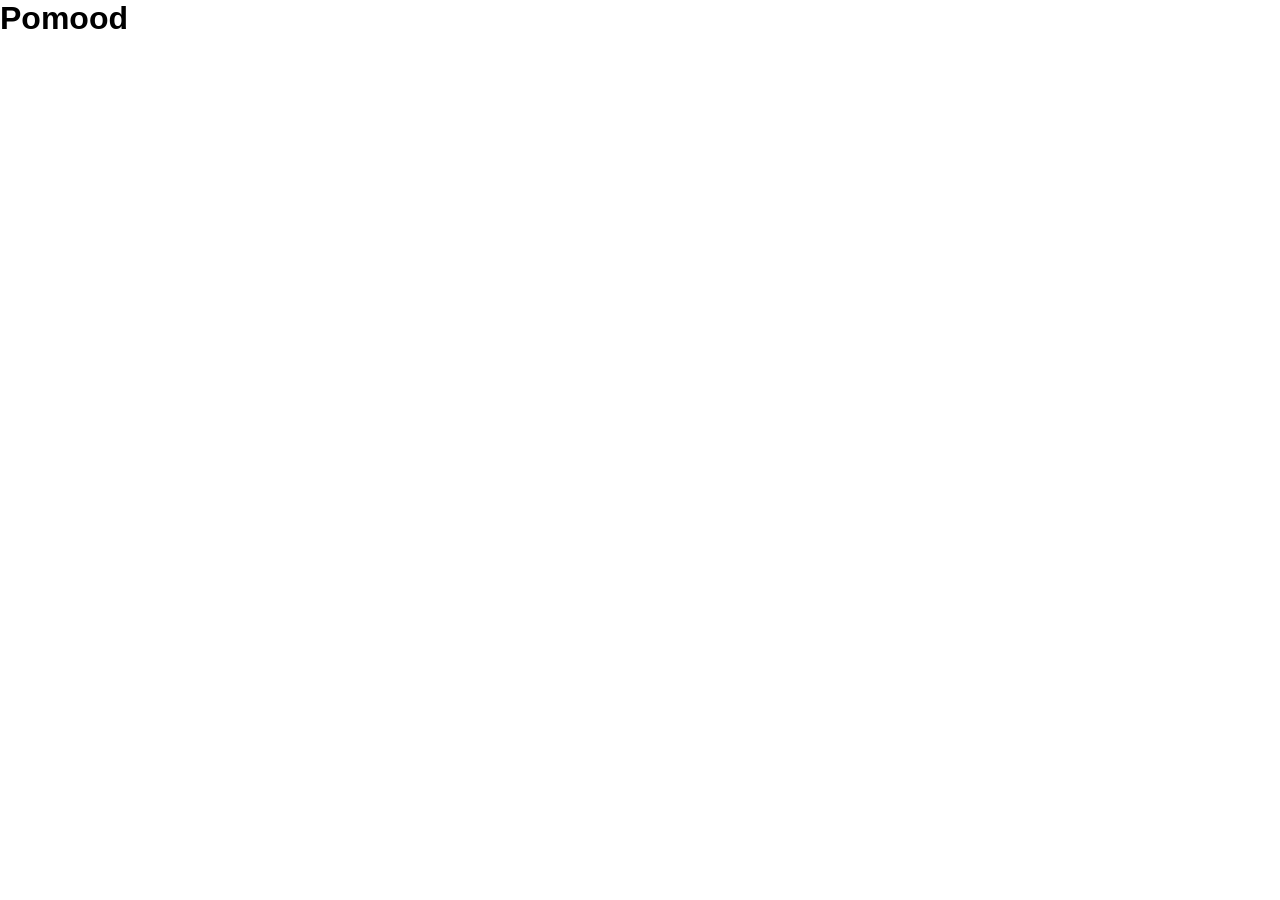
==== html/index.html @ 0357cef8 "initial commit" ====
<!doctype html>
<html lang="ko">
  <head>
    <meta charset="UTF-8" />
    <meta name="viewport" content="width=device-width, initial-scale=1.0" />
    <title>Pomood</title>
    <link rel="stylesheet" href="../css/style.css" />
  </head>
  <body>
    <h1>Pomood</h1>

    <script src="../js/script.js"></script>
  </body>
</html>
---- css/style.css ----
* {
  margin: 0;
  padding: 0;
  box-sizing: border-box;
}

body {
  font-family: sans-serif;
}
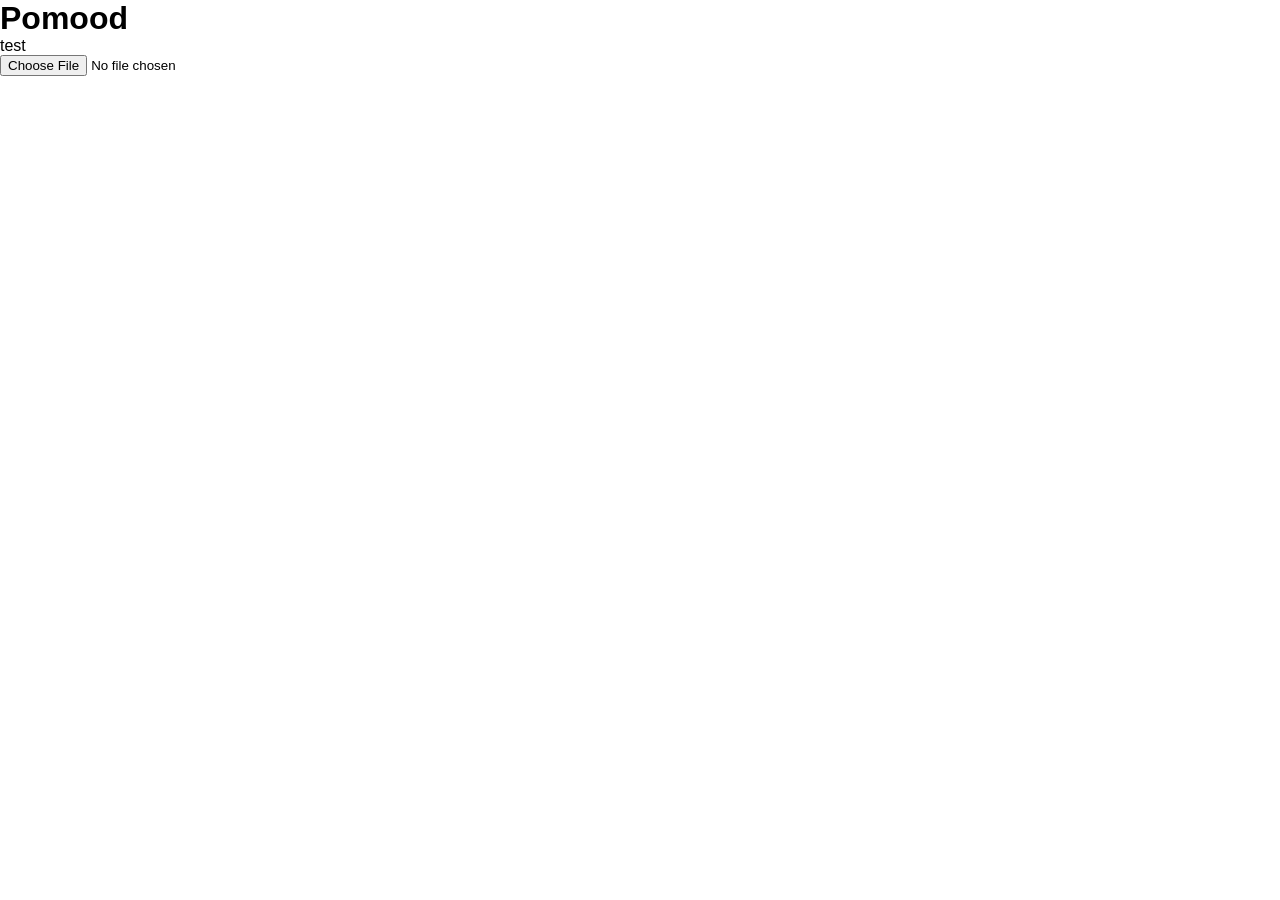
==== commit 46ae7e44: "feat: test 문구 추가" ====
--- a/html/index.html
+++ b/html/index.html
@@ -8,6 +8,8 @@
   </head>
   <body>
     <h1>Pomood</h1>
+    <p>test</p>
+    <input type="file" />
 
     <script src="../js/script.js"></script>
   </body>
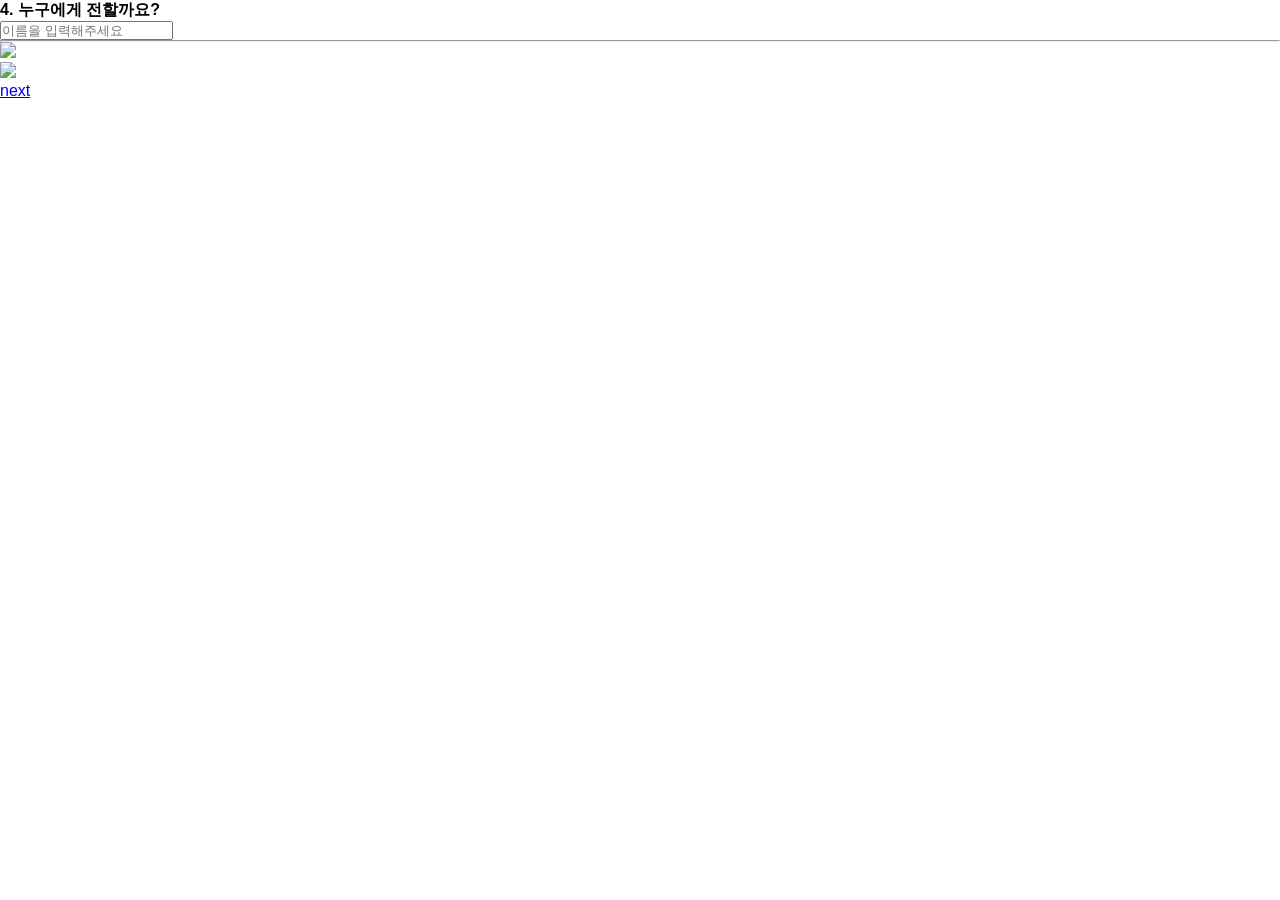
==== commit af8f9efd: "4번화면 커밋" ====
--- a/html/index.html
+++ b/html/index.html
@@ -1,16 +1,38 @@
-<!doctype html>
-<html lang="ko">
-  <head>
-    <meta charset="UTF-8" />
-    <meta name="viewport" content="width=device-width, initial-scale=1.0" />
-    <title>Pomood</title>
-    <link rel="stylesheet" href="../css/style.css" />
-  </head>
-  <body>
-    <h1>Pomood</h1>
-    <p>test</p>
-    <input type="file" />
-
-    <script src="../js/script.js"></script>
-  </body>
-</html>
+<!doctype html>
+<html lang="ko">
+  <head>
+    <meta charset="UTF-8" />
+    <meta name="viewport" content="width=device-width, initial-scale=1.0" />
+    <title>Pomood</title>
+    <link rel="stylesheet" href="../css/style.css" />
+  </head>
+  <body>
+    <div class="latter">
+      <div class = "text1">
+          <h4>4. 누구에게 전할까요?</h4>
+      </div>
+
+      <div class = "text2">
+        <input type="text" class="input" placeholder="이름을 입력해주세요" />
+      </div>
+      <hr>
+
+      <div class = "latterimg">
+        <img src="../사진/편지지.svg" />
+      </div>
+      
+      <div class = "latterimg2">
+        <img src="../사진/편지지지.svg" />
+      </div>
+      <div class = next>
+      <a href="second.html">next</a>
+    </div>
+
+    </div>
+
+  
+    
+    
+    <script src="../js/script.js"></script>
+  </body>
+</html>
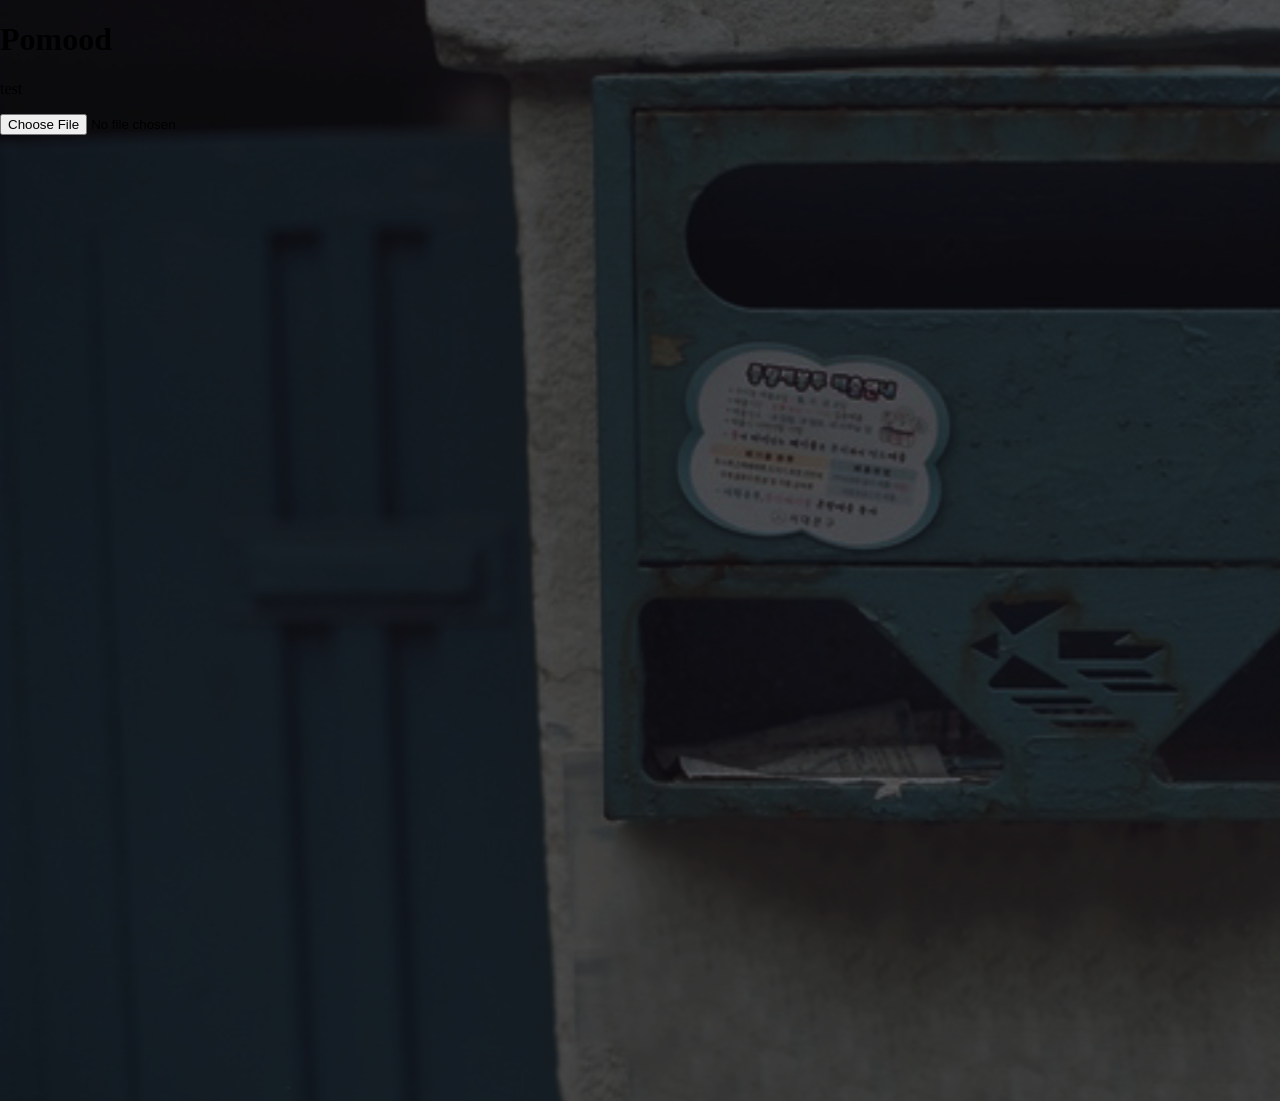
==== commit e5b012c1: "Merge pull request #1 from MAS-MIRIM/feat/김하진 feat: test 문구 추가" ====
--- a/html/index.html
+++ b/html/index.html
@@ -1,38 +1,16 @@
-<!doctype html>
-<html lang="ko">
-  <head>
-    <meta charset="UTF-8" />
-    <meta name="viewport" content="width=device-width, initial-scale=1.0" />
-    <title>Pomood</title>
-    <link rel="stylesheet" href="../css/style.css" />
-  </head>
-  <body>
-    <div class="latter">
-      <div class = "text1">
-          <h4>4. 누구에게 전할까요?</h4>
-      </div>
-
-      <div class = "text2">
-        <input type="text" class="input" placeholder="이름을 입력해주세요" />
-      </div>
-      <hr>
-
-      <div class = "latterimg">
-        <img src="../사진/편지지.svg" />
-      </div>
-      
-      <div class = "latterimg2">
-        <img src="../사진/편지지지.svg" />
-      </div>
-      <div class = next>
-      <a href="second.html">next</a>
-    </div>
-
-    </div>
-
-  
-    
-    
-    <script src="../js/script.js"></script>
-  </body>
-</html>
+<!doctype html>
+<html lang="ko">
+  <head>
+    <meta charset="UTF-8" />
+    <meta name="viewport" content="width=device-width, initial-scale=1.0" />
+    <title>Pomood</title>
+    <link rel="stylesheet" href="../css/style.css" />
+  </head>
+  <body>
+    <h1>Pomood</h1>
+    <p>test</p>
+    <input type="file" />
+
+    <script src="../js/script.js"></script>
+  </body>
+</html>
--- a/css/style.css
+++ b/css/style.css
@@ -1,9 +1,83 @@
-* {
-  margin: 0;
-  padding: 0;
-  box-sizing: border-box;
-}
-
-body {
-  font-family: sans-serif;
-}
+body {
+  width: 1920px;
+  height: 1080px;
+  margin: 0;
+
+  background-size : cover;
+  background-image : url('../사진/배겨.svg');
+  background-repeat : no-repeat;
+}
+  
+.latter {
+  width: 1920px;
+  height: 1080px;
+  display: flex;
+  align-items: center;
+}
+
+.text1 {
+  margin-left: 230px;
+  margin-bottom: 100px;
+  color: #fff;
+}
+
+.text2 {
+  color: #fff;
+  margin-left: -150px;
+}
+
+.latterimg {
+  margin-left: 1000px; 
+  transform: scaleX(-1);
+  position: absolute;
+  z-index: 0;
+}
+
+.latterimg2 {
+  margin-left: 1170px; 
+  margin-top: 320px;
+  position: absolute;
+  z-index: 1;
+}
+
+.input {
+  border: none;
+  outline: none;
+  background: none;
+  color: #fff;
+}
+
+.input::placeholder {
+  color: #fff;
+  font-size: 16px;
+}
+
+hr {
+  width: 250px;
+  height: 0.4px;
+  background-color: #fff;
+  margin: 0;
+  margin-left: -170px;
+  margin-top: 40px;
+}
+
+.next {
+  background-color: #fff;
+  width: 50px;
+  height: 15px;
+  padding: 10px;
+  margin-top: 120px;
+  margin-left: -250px;
+  border-radius: 15px;
+
+  /*가운데 정렬*/
+  display: flex;
+  justify-content: center;
+  align-items: center;
+}
+
+a {
+  text-decoration: none;
+  color: #000;
+}
+
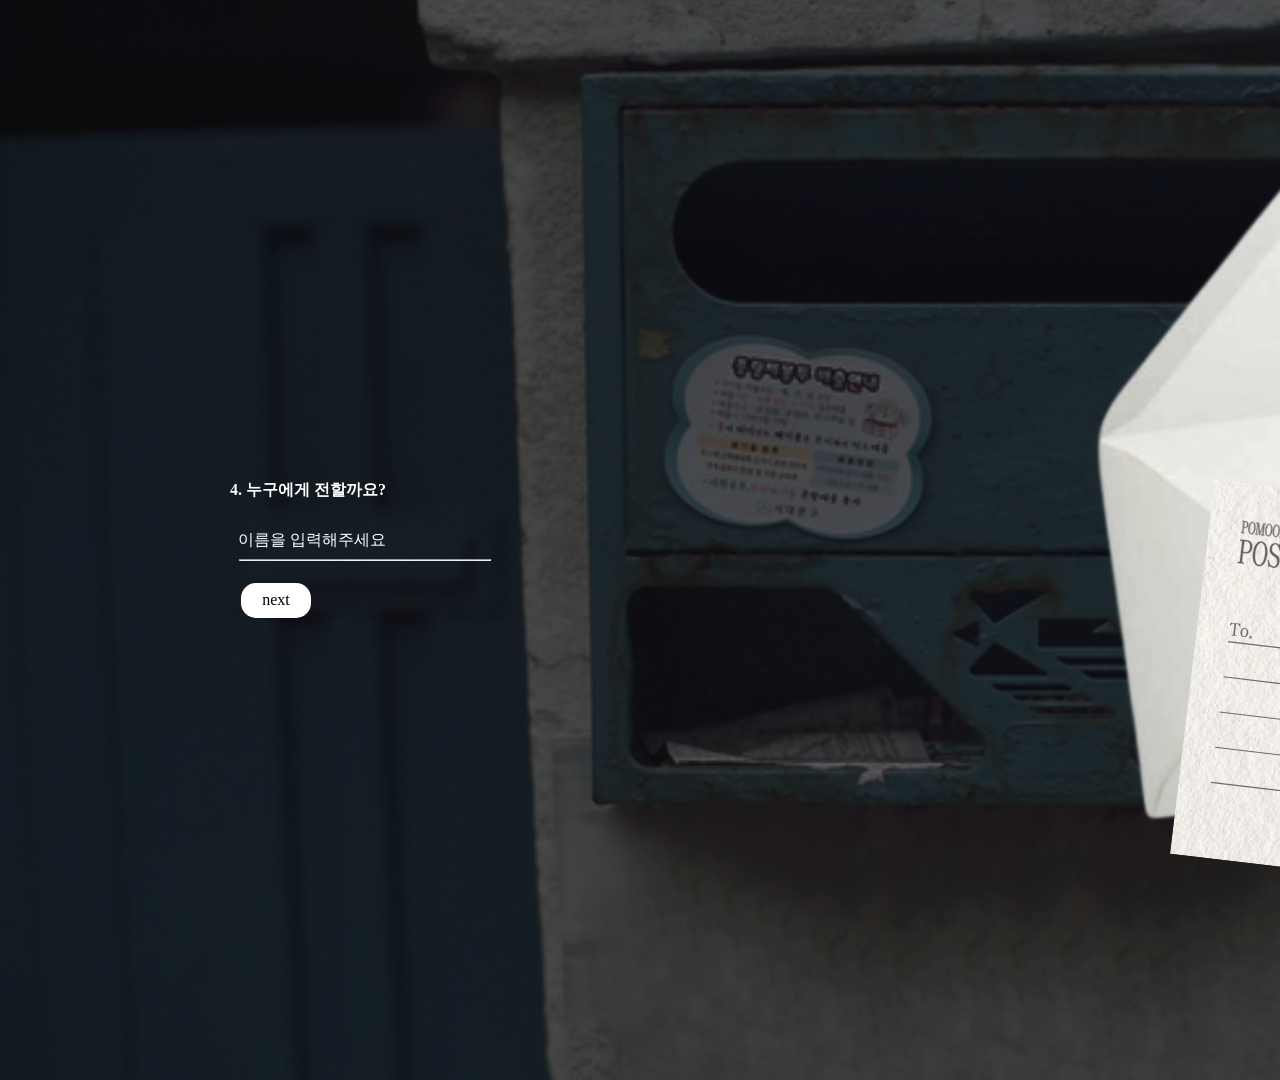
==== commit b9451f19: "Merge pull request #4 from MAS-MIRIM/feat/박경은 Feat/박경은" ====
--- a/html/index.html
+++ b/html/index.html
@@ -1,16 +1,38 @@
-<!doctype html>
-<html lang="ko">
-  <head>
-    <meta charset="UTF-8" />
-    <meta name="viewport" content="width=device-width, initial-scale=1.0" />
-    <title>Pomood</title>
-    <link rel="stylesheet" href="../css/style.css" />
-  </head>
-  <body>
-    <h1>Pomood</h1>
-    <p>test</p>
-    <input type="file" />
-
-    <script src="../js/script.js"></script>
-  </body>
-</html>
+<!doctype html>
+<html lang="ko">
+  <head>
+    <meta charset="UTF-8" />
+    <meta name="viewport" content="width=device-width, initial-scale=1.0" />
+    <title>Pomood</title>
+    <link rel="stylesheet" href="../css/style.css" />
+  </head>
+  <body>
+    <div class="latter">
+      <div class = "text1">
+          <h4>4. 누구에게 전할까요?</h4>
+      </div>
+
+      <div class = "text2">
+        <input type="text" class="input" placeholder="이름을 입력해주세요" />
+      </div>
+      <hr>
+
+      <div class = "latterimg">
+        <img src="../사진/편지지.svg" />
+      </div>
+      
+      <div class = "latterimg2">
+        <img src="../사진/편지지지.svg" />
+      </div>
+      <div class = next>
+      <a href="second.html">next</a>
+    </div>
+
+    </div>
+
+  
+    
+    
+    <script src="../js/script.js"></script>
+  </body>
+</html>
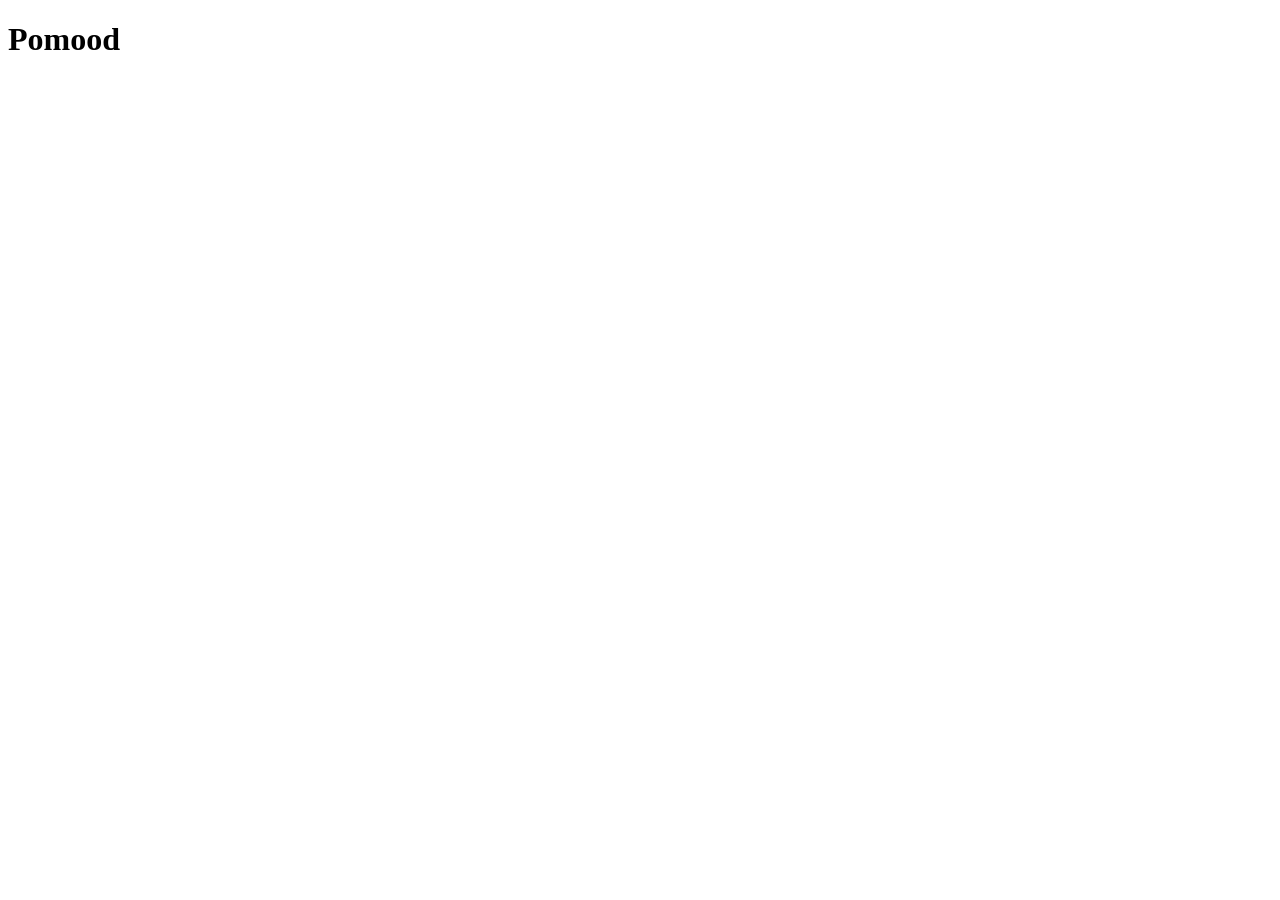
==== commit 6fcd83bc: "pomood 마지막 화면입니다." ====
--- a/html/index.html
+++ b/html/index.html
@@ -7,32 +7,8 @@
     <link rel="stylesheet" href="../css/style.css" />
   </head>
   <body>
-    <div class="latter">
-      <div class = "text1">
-          <h4>4. 누구에게 전할까요?</h4>
-      </div>
+    <h1>Pomood</h1>
 
-      <div class = "text2">
-        <input type="text" class="input" placeholder="이름을 입력해주세요" />
-      </div>
-      <hr>
-
-      <div class = "latterimg">
-        <img src="../사진/편지지.svg" />
-      </div>
-      
-      <div class = "latterimg2">
-        <img src="../사진/편지지지.svg" />
-      </div>
-      <div class = next>
-      <a href="second.html">next</a>
-    </div>
-
-    </div>
-
-  
-    
-    
     <script src="../js/script.js"></script>
   </body>
 </html>
